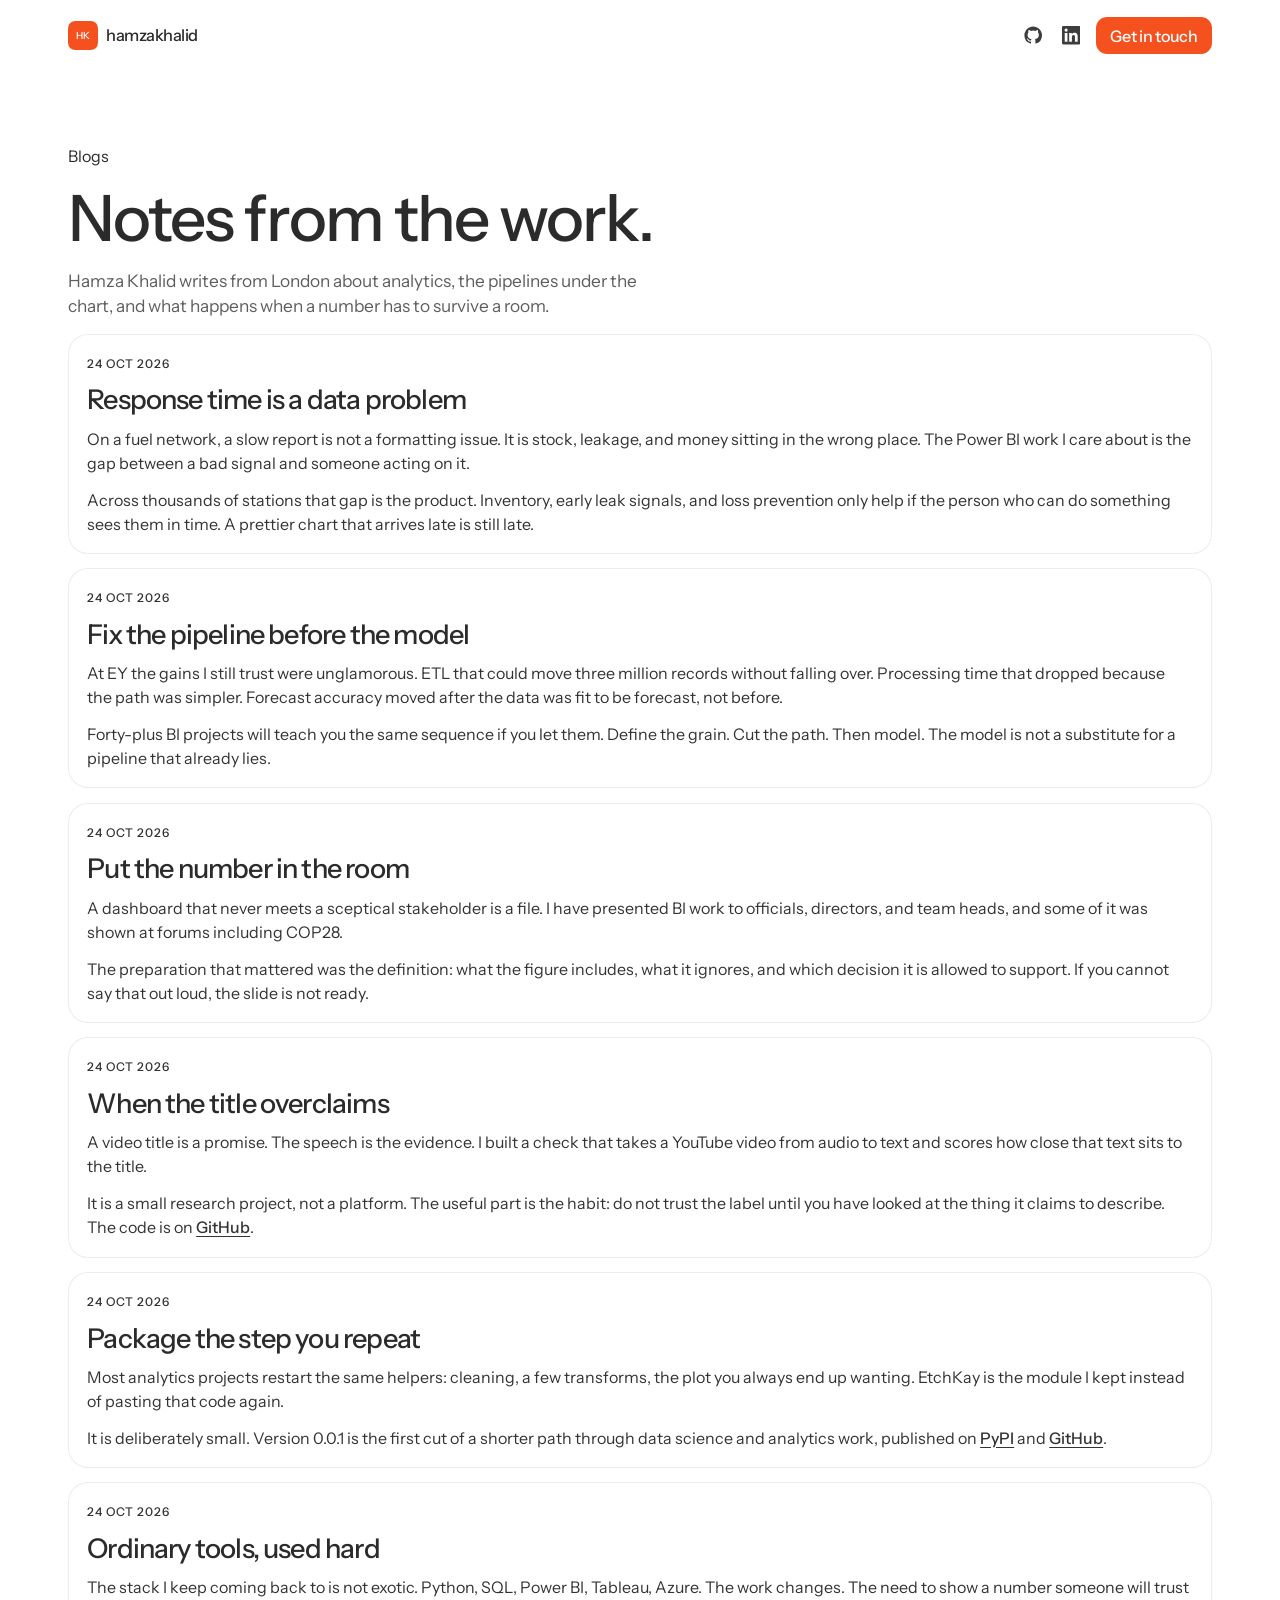
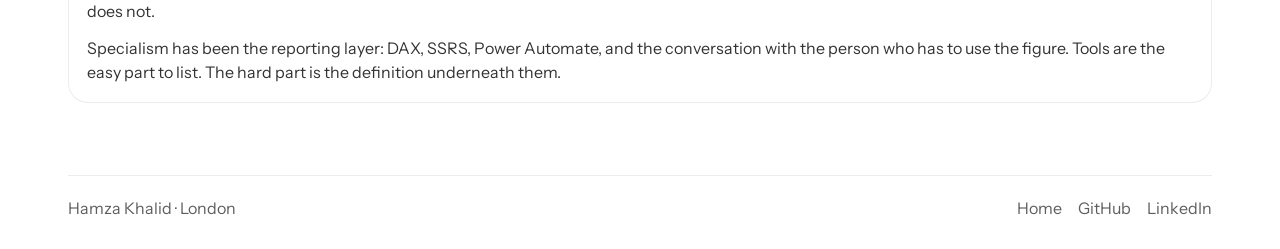
==== blogs.html @ e10ac751 "Rebuild the personal site around current work and interactive reading. Give the page a header, proje" ====
<!DOCTYPE html>
<html lang="en">
  <head>
    <meta charset="utf-8" />
    <meta name="viewport" content="width=device-width, initial-scale=1" />
    <title>Blogs · Hamza Khalid</title>
    <meta
      name="description"
      content="Notes from Hamza Khalid on analytics, pipelines, and the work behind a number someone can act on."
    />
    <link rel="canonical" href="https://hamzakhalid.me/blogs.html" />
    <link rel="icon" href="favicon.svg" type="image/svg+xml" />
    <link rel="preconnect" href="https://fonts.googleapis.com" />
    <link rel="preconnect" href="https://fonts.gstatic.com" crossorigin />
    <link
      href="https://fonts.googleapis.com/css2?family=Instrument+Sans:ital,wght@0,400..700;1,400..700&display=swap"
      rel="stylesheet"
    />
    <link rel="stylesheet" href="styles.css" />
  </head>
  <body class="google-sans-body">
    <header class="nav">
      <a class="brand" href="index.html">
        <span class="mark" aria-hidden="true">HK</span>
        hamzakhalid
      </a>
      <div class="nav-actions">
        <a class="nav-icon" href="https://github.com/hamza-khalidd" aria-label="GitHub">
          <svg viewBox="0 0 24 24" aria-hidden="true"><path fill="currentColor" d="M12 .5C5.65.5.5 5.65.5 12a11.5 11.5 0 0 0 7.86 10.92c.58.1.79-.25.79-.56v-2.17c-3.2.7-3.87-1.36-3.87-1.36-.53-1.34-1.28-1.7-1.28-1.7-1.05-.72.08-.7.08-.7 1.16.08 1.77 1.2 1.77 1.2 1.03 1.76 2.7 1.25 3.36.96.1-.75.4-1.25.73-1.54-2.55-.29-5.23-1.28-5.23-5.68 0-1.25.45-2.28 1.18-3.08-.12-.29-.51-1.46.11-3.04 0 0 .96-.31 3.15 1.17a10.9 10.9 0 0 1 5.74 0c2.19-1.48 3.15-1.17 3.15-1.17.62 1.58.23 2.75.11 3.04.74.8 1.18 1.83 1.18 3.08 0 4.41-2.69 5.39-5.25 5.67.41.36.78 1.06.78 2.14v3.17c0 .31.21.67.8.56A11.5 11.5 0 0 0 23.5 12C23.5 5.65 18.35.5 12 .5z"/></svg>
        </a>
        <a class="nav-icon" href="https://www.linkedin.com/in/hamzaakhalid/" aria-label="LinkedIn">
          <svg viewBox="0 0 24 24" aria-hidden="true"><path fill="currentColor" d="M20.45 20.45h-3.55v-5.57c0-1.33-.03-3.04-1.85-3.04-1.85 0-2.14 1.45-2.14 2.94v5.67H9.35V9h3.41v1.56h.05c.48-.9 1.64-1.85 3.37-1.85 3.6 0 4.27 2.37 4.27 5.46v6.28zM5.34 7.43a2.06 2.06 0 1 1 0-4.12 2.06 2.06 0 0 1 0 4.12zM7.12 20.45H3.56V9h3.56v11.45zM22.23 0H1.77C.79 0 0 .77 0 1.73v20.54C0 23.23.79 24 1.77 24h20.45C23.2 24 24 23.23 24 22.27V1.73C24 .77 23.2 0 22.23 0z"/></svg>
        </a>
        <a class="btn btn-orange" href="mailto:hamzakhalidd@outlook.com">Get in touch</a>
      </div>
    </header>

    <main class="blogs-page">
      <header class="blogs-intro">
        <p class="eyebrow">Blogs</p>
        <h1>Notes from the work.</h1>
        <p>
          Hamza Khalid writes from London about analytics, the pipelines under
          the chart, and what happens when a number has to survive a room.
        </p>
      </header>

      <article class="post" id="response-time">
        <p class="card-meta"><time datetime="2026-10-24">24 Oct 2026</time></p>
        <h2>Response time is a data problem</h2>
        <p>
          On a fuel network, a slow report is not a formatting issue. It is
          stock, leakage, and money sitting in the wrong place. The Power BI
          work I care about is the gap between a bad signal and someone acting
          on it.
        </p>
        <p>
          Across thousands of stations that gap is the product. Inventory,
          early leak signals, and loss prevention only help if the person who
          can do something sees them in time. A prettier chart that arrives
          late is still late.
        </p>
      </article>

      <article class="post" id="pipeline">
        <p class="card-meta"><time datetime="2026-10-24">24 Oct 2026</time></p>
        <h2>Fix the pipeline before the model</h2>
        <p>
          At EY the gains I still trust were unglamorous. ETL that could move
          three million records without falling over. Processing time that
          dropped because the path was simpler. Forecast accuracy moved after
          the data was fit to be forecast, not before.
        </p>
        <p>
          Forty-plus BI projects will teach you the same sequence if you let
          them. Define the grain. Cut the path. Then model. The model is not
          a substitute for a pipeline that already lies.
        </p>
      </article>

      <article class="post" id="in-the-room">
        <p class="card-meta"><time datetime="2026-10-24">24 Oct 2026</time></p>
        <h2>Put the number in the room</h2>
        <p>
          A dashboard that never meets a sceptical stakeholder is a file. I
          have presented BI work to officials, directors, and team heads, and
          some of it was shown at forums including COP28.
        </p>
        <p>
          The preparation that mattered was the definition: what the figure
          includes, what it ignores, and which decision it is allowed to
          support. If you cannot say that out loud, the slide is not ready.
        </p>
      </article>

      <article class="post" id="titles">
        <p class="card-meta"><time datetime="2026-10-24">24 Oct 2026</time></p>
        <h2>When the title overclaims</h2>
        <p>
          A video title is a promise. The speech is the evidence. I built a
          check that takes a YouTube video from audio to text and scores how
          close that text sits to the title.
        </p>
        <p>
          It is a small research project, not a platform. The useful part is
          the habit: do not trust the label until you have looked at the
          thing it claims to describe. The code is on
          <a href="https://github.com/hamza-khalidd/YouTube-video-speechtext-vs-title-Analysis">GitHub</a>.
        </p>
      </article>

      <article class="post" id="repeat">
        <p class="card-meta"><time datetime="2026-10-24">24 Oct 2026</time></p>
        <h2>Package the step you repeat</h2>
        <p>
          Most analytics projects restart the same helpers: cleaning, a few
          transforms, the plot you always end up wanting. EtchKay is the
          module I kept instead of pasting that code again.
        </p>
        <p>
          It is deliberately small. Version 0.0.1 is the first cut of a
          shorter path through data science and analytics work, published on
          <a href="https://pypi.org/project/etchkay/">PyPI</a>
          and
          <a href="https://github.com/hamza-khalidd/etchkay">GitHub</a>.
        </p>
      </article>

      <article class="post" id="tools">
        <p class="card-meta"><time datetime="2026-10-24">24 Oct 2026</time></p>
        <h2>Ordinary tools, used hard</h2>
        <p>
          The stack I keep coming back to is not exotic. Python, SQL, Power
          BI, Tableau, Azure. The work changes. The need to show a number
          someone will trust does not.
        </p>
        <p>
          Specialism has been the reporting layer: DAX, SSRS, Power Automate,
          and the conversation with the person who has to use the figure.
          Tools are the easy part to list. The hard part is the definition
          underneath them.
        </p>
      </article>
    </main>

    <footer class="footer">
      <p>Hamza Khalid · London</p>
      <p>
        <a href="index.html">Home</a>
        <a href="https://github.com/hamza-khalidd">GitHub</a>
        <a href="https://www.linkedin.com/in/hamzaakhalid/">LinkedIn</a>
      </p>
    </footer>
  </body>
</html>
---- styles.css ----
:root {
  --ink: #111111;
  --muted: #5e5e5e;
  --line: #ececec;
  --soft: #f5f5f5;
  --nav-h: 4.5rem;
  --gutter: 4.25rem;
}

* {
  box-sizing: border-box;
}

html {
  scroll-behavior: smooth;
  font-family: "Instrument Sans", sans-serif;
}

button,
input,
textarea,
select,
pre,
code {
  font-family: inherit;
}

.google-sans-body {
  font-family: "Instrument Sans", sans-serif;
  font-weight: 400;
  font-style: normal;
}

body {
  margin: 0;
  background: #fff;
  color: #2b2b2b;
  font-family: "Instrument Sans", sans-serif;
  font-style: normal;
  font-size: 16px;
  line-height: 1.5;
}

a {
  color: inherit;
  text-decoration: none;
}

.nav {
  position: sticky;
  top: 0;
  z-index: 20;
  height: var(--nav-h);
  display: flex;
  align-items: center;
  justify-content: space-between;
  padding: 0 var(--gutter);
  background: rgba(255, 255, 255, 0.92);
  backdrop-filter: blur(12px);
  border-bottom: 1px solid transparent;
}

.brand {
  display: inline-flex;
  align-items: center;
  gap: 0.55rem;
  justify-self: start;
  font-weight: 500;
  letter-spacing: -0.03em;
  font-size: 1.02rem;
}

.mark {
  width: 1.85rem;
  height: 1.85rem;
  display: grid;
  place-items: center;
  border-radius: 0.45rem;
  background: #f4511e;
  color: #fff;
  font-size: 0.62rem;
  font-weight: 500;
  letter-spacing: -0.03em;
}

.nav-links,
.nav-actions {
  display: flex;
  align-items: center;
  gap: 1.35rem;
}

.nav-links {
  font-size: 0.98rem;
  font-weight: 500;
  color: #3a3a3a;
}

.nav-actions {
  margin-left: auto;
  gap: 0.7rem;
}

.nav-icon {
  display: grid;
  place-items: center;
  width: 1.7rem;
  height: 1.7rem;
  color: #3d3d3d;
}

.nav-icon svg {
  width: 1.15rem;
  height: 1.15rem;
}

.nav-quiet {
  font-size: 0.95rem;
  font-weight: 500;
}

.nav a:hover,
.footer a:hover,
.card-links a:hover {
  opacity: 0.65;
}

.btn {
  display: inline-flex;
  align-items: center;
  justify-content: center;
  min-height: 2.4rem;
  padding: 0.4rem 0.95rem;
  border-radius: 999px;
  font-weight: 500;
  letter-spacing: -0.02em;
  white-space: nowrap;
}

.btn:hover {
  opacity: 1;
}

.btn-orange {
  background: #f4511e;
  color: #fff;
  border-radius: 0.7rem;
  min-height: 2.35rem;
  padding: 0.4rem 0.9rem;
  font-weight: 500;
}

.btn-orange:hover {
  background: #e04616;
}

.btn-black {
  background: #111;
  color: #fff;
}

.btn-black:hover {
  background: #2a2a2a;
}

.btn-outline {
  background: #fff;
  box-shadow: inset 0 0 0 1px #e4e4e4;
}

.btn-outline:hover {
  background: var(--soft);
}

.hero {
  padding: 6.5rem var(--gutter) 5.5rem;
  text-align: center;
  background: #fff;
}

.pill {
  display: inline-flex;
  align-items: center;
  gap: 0.4rem;
  padding: 0.28rem 0.7rem;
  border-radius: 999px;
  background: #f3f7f4;
  color: #1d6b45;
  font-size: 0.78rem;
  font-weight: 500;
  letter-spacing: 0.01em;
}

.hero h1 {
  max-width: none;
  margin: 0 auto;
  color: #2c2c2c;
  font-size: clamp(2.15rem, 3.5vw, 3.35rem);
  font-weight: 500;
  line-height: 1.12;
  letter-spacing: -0.04em;
}

.hero h1 span {
  display: block;
  white-space: nowrap;
}

.lede {
  max-width: 34rem;
  margin: 1.35rem auto 0;
  color: #5c5c5c;
  font-size: 1.02rem;
  line-height: 1.55;
}

.hero-social {
  display: flex;
  justify-content: center;
  align-items: center;
  gap: 1.15rem;
  margin-top: 1.7rem;
  color: #4a4a4a;
}

.hero-social a {
  display: grid;
  place-items: center;
  width: 1.6rem;
  height: 1.6rem;
}

.hero-social svg {
  width: 1.2rem;
  height: 1.2rem;
  fill: currentColor;
}

.hero-social .icon-line {
  fill: none;
  stroke: currentColor;
  stroke-width: 1.6;
  stroke-linecap: round;
  stroke-linejoin: round;
}

.hero-social a:hover {
  opacity: 0.6;
}

.composer {
  width: 100%;
  margin: 1.8rem auto 0;
  padding: 1rem 1rem 0.85rem;
  text-align: left;
  background: #fff;
  border-radius: 1.6rem;
  box-shadow: 0 18px 50px rgba(17, 17, 17, 0.1), inset 0 0 0 1px #f0f0f0;
}

.composer > p {
  margin: 0.15rem 0.35rem 0.85rem;
  color: #3a3a3a;
}

.composer-bar {
  display: flex;
  align-items: center;
  justify-content: space-between;
  gap: 0.75rem;
}

.chips {
  display: flex;
  flex-wrap: wrap;
  gap: 0.4rem;
  margin: 0;
  padding: 0;
  list-style: none;
}

.chips li {
  padding: 0.28rem 0.6rem;
  border-radius: 999px;
  background: var(--soft);
  color: #333;
  font-size: 0.8rem;
  font-weight: 500;
}

.stage {
  width: 100%;
  margin: 3.5rem auto 0;
  padding: 1.25rem;
  display: grid;
  grid-template-columns: repeat(3, minmax(0, 1fr));
  gap: 0.9rem;
  background: linear-gradient(#fafafa, #f3f3f3);
  border: 1px solid #f0f0f0;
  border-bottom: 0;
  border-radius: 1.8rem 1.8rem 0 0;
}

.stage article {
  padding: 1.25rem 1.2rem 1.15rem;
  text-align: left;
  background: #fff;
  border-radius: 1.2rem;
  box-shadow: 0 10px 30px rgba(17, 17, 17, 0.05);
}

.stage p,
.kicker,
.card-meta {
  margin: 0 0 0.45rem;
  color: var(--muted);
  font-size: 0.75rem;
  font-weight: 500;
  letter-spacing: 0.08em;
  text-transform: uppercase;
}

.stage h2,
.section h2,
.card h3,
.note-card h3,
.post h2,
.blogs-intro h1 {
  margin: 0;
  letter-spacing: -0.04em;
  line-height: 1.08;
}

.stage h2 {
  font-size: 1.35rem;
}

.stage strong {
  display: block;
  margin-top: 1.1rem;
  font-size: 1.8rem;
  letter-spacing: -0.04em;
}

.stage span {
  color: var(--muted);
  font-size: 0.92rem;
}

.section {
  width: calc(100% - (var(--gutter) * 2));
  margin: 0 auto;
  padding: 4.5rem 0;
}

.section-head {
  max-width: 36rem;
  margin-bottom: 1.6rem;
}

.section h2 {
  font-size: clamp(2.1rem, 4vw, 3.1rem);
  font-weight: 500;
  letter-spacing: -0.03em;
}

.cards {
  display: grid;
  grid-template-columns: repeat(3, minmax(0, 1fr));
  gap: 0.9rem;
}

.card,
.note-card,
.post {
  padding: 1.3rem 1.2rem 1.15rem;
  background: #fff;
  border-radius: 1.25rem;
  box-shadow: inset 0 0 0 1px var(--line);
}

.card h3,
.note-card h3 {
  margin-bottom: 0.55rem;
  font-size: 1.35rem;
}

.card p,
.note-card p:last-child,
.post p {
  margin: 0;
  color: #333;
}

.card .card-links {
  display: flex;
  gap: 0.55rem;
  margin-top: 1.15rem;
}

.card-links a {
  padding: 0.35rem 0.7rem;
  border-radius: 999px;
  background: var(--soft);
  font-size: 0.85rem;
  font-weight: 500;
}

.card-links a:hover {
  background: #111;
  color: #fff;
  opacity: 1;
}

.section-notes {
  padding-top: 0.5rem;
}

.worth-grid {
  display: grid;
  grid-template-columns: minmax(16rem, 0.86fr) minmax(0, 1.14fr);
  gap: 2.4rem;
  align-items: stretch;
}

.worth-list h2 {
  margin-bottom: 1.2rem;
}

.worth-items {
  display: flex;
  flex-direction: column;
  gap: 0.35rem;
  border-right: 1px solid #ececec;
  padding-right: 1.6rem;
}

.worth-item {
  display: block;
  width: 100%;
  padding: 0.85rem 0.95rem;
  text-align: left;
  color: inherit;
  font: inherit;
  background: transparent;
  border: 1px solid transparent;
  border-radius: 1rem;
  cursor: pointer;
  transition: background 0.4s ease, border-color 0.4s ease, box-shadow 0.4s ease;
}

.worth-item strong {
  display: block;
  font-size: 1.2rem;
  font-weight: 500;
  letter-spacing: -0.03em;
}

.worth-item span {
  display: block;
  margin-top: 0.35rem;
  color: #6a6a6a;
  font-size: 0.95rem;
  line-height: 1.45;
}

.worth-item[aria-selected="true"] {
  background: #fff;
  border-color: #e7e7e7;
  box-shadow: 0 10px 28px rgba(17, 17, 17, 0.05);
}

.worth-stage {
  display: flex;
  flex-direction: column;
  justify-content: center;
  align-items: center;
  align-self: center;
  height: auto;
  margin: 5.6rem 2.75rem 1.75rem 0;
  padding: 5.4rem 1.15rem 1.15rem;
  border-radius: 1.6rem;
  background: #fff;
}

.motion-card {
  display: grid;
  grid-template-columns: minmax(0, 1fr) auto;
  gap: 0.75rem;
  align-items: center;
  justify-content: center;
  width: 100%;
  margin: 0;
  padding: 0.4rem 0.2rem 0.2rem;
  border: 0;
  background: transparent;
}

.motion-orbit {
  position: relative;
  justify-self: center;
  align-self: center;
  width: min(100%, 280px);
  height: 280px;
}

.orbit-ring {
  position: absolute;
  inset: 46px;
  border: 1px solid #e4e4e4;
  border-radius: 50%;
}

.orbit-dot {
  position: absolute;
  z-index: 2;
  left: 50%;
  top: 50%;
  width: 12px;
  height: 12px;
  border-radius: 50%;
  background: #f4511e;
  transform: translate(-50%, -50%) rotate(-90deg) translateX(104px);
  transition: transform 0.7s ease;
}

.orbit-label {
  position: absolute;
  z-index: 1;
  padding: 0.45rem 0.75rem;
  border: 1px solid #e6e6e6;
  border-radius: 0.7rem;
  background: #fff;
  color: #333;
  font: inherit;
  font-size: 0.86rem;
  font-weight: 500;
  cursor: pointer;
}

.orbit-label.is-hot {
  border-color: #111;
  background: #111;
  color: #fff;
}

.pos-0 { top: 8px; left: 50%; transform: translateX(-50%); }
.pos-1 { top: 50%; right: 0; transform: translateY(-50%); }
.pos-2 { bottom: 8px; left: 50%; transform: translateX(-50%); }
.pos-3 { top: 50%; left: 0; transform: translateY(-50%); }

.motion-side {
  display: grid;
  justify-items: center;
  gap: 0.85rem;
}

.dial {
  display: grid;
  place-items: center;
  width: 9.5rem;
  height: 9.5rem;
  border: 10px solid #f1f1f1;
  border-radius: 50%;
  text-align: center;
}

.dial strong {
  font-size: 2rem;
  font-weight: 500;
  letter-spacing: -0.04em;
  line-height: 1;
}

.dial span {
  color: #8a8a8a;
  font-size: 0.82rem;
}

.meter {
  width: min(100%, 14rem);
}

.meter span {
  display: block;
  margin-bottom: 0.28rem;
  font-size: 0.82rem;
}

.track {
  position: relative;
  display: block;
  height: 0.45rem;
  border-radius: 999px;
  background: #f1f1f1;
  overflow: hidden;
}

.track i {
  display: block;
  height: 100%;
  width: 20%;
  border-radius: inherit;
  background: #b9b9b9;
  transition: width 0.7s ease;
}

.track-soft {
  overflow: visible;
  background: #f4f4f4;
}

.track-soft i {
  background: #ececec;
}

.meter-dot {
  position: absolute;
  left: 0;
  top: 50%;
  width: 0.55rem;
  height: 0.55rem;
  border-radius: 50%;
  background: #f4511e;
  transform: translate(-20%, -50%);
}

.motion-caption {
  margin: 0.9rem 0 0;
  color: #8d8d8d;
  font-size: 0.95rem;
  text-align: center;
  transition: opacity 0.35s ease;
}

.diagram[hidden] {
  display: none;
}

.diagram-label {
  margin: 0 0 1rem;
  color: #3d5f8a;
  font-size: 0.75rem;
  font-weight: 500;
  letter-spacing: 0.1em;
  text-transform: uppercase;
}

.diagram-note {
  margin: 0.9rem 0 0;
  color: #31465f;
  font-size: 0.95rem;
}

.diagram-btn {
  margin-top: 1rem;
  padding: 0.45rem 0.8rem;
  border: 0;
  border-radius: 999px;
  background: #111;
  color: #fff;
  font: inherit;
  font-weight: 500;
  cursor: pointer;
}

.loop {
  display: grid;
  grid-template-columns: 1fr 1fr;
  gap: 0.7rem;
}

.loop-node,
.orch-boss,
.worker,
.sql-q,
.sql-code,
.sql-table,
.llm-sentence,
.llm-preds button {
  border-radius: 0.9rem;
  background: #fff;
}

.loop-node {
  min-height: 4.4rem;
  border: 1px solid #d7e3f2;
  font: inherit;
  font-weight: 500;
  cursor: pointer;
}

.loop-node.is-hot {
  border-color: #f4511e;
  box-shadow: 0 0 0 3px rgba(244, 81, 30, 0.15);
}

.orch {
  display: grid;
  gap: 0.8rem;
}

.orch-boss,
.worker {
  padding: 0.9rem 1rem;
  border: 1px solid #d7e3f2;
  text-align: center;
  font-weight: 500;
}

.orch-boss.is-hot,
.worker.is-hot {
  border-color: #f4511e;
}

.orch-row {
  display: grid;
  grid-template-columns: repeat(3, 1fr);
  gap: 0.6rem;
}

.sql {
  display: grid;
  gap: 0.65rem;
}

.sql-q,
.sql-code,
.llm-sentence {
  margin: 0;
  padding: 0.85rem 1rem;
}

.sql-code {
  overflow: auto;
  font-family: "Instrument Sans", sans-serif;
  font-size: 0.82rem;
  line-height: 1.45;
}

.sql-table {
  width: 100%;
  border-collapse: collapse;
  overflow: hidden;
  font-size: 0.92rem;
}

.sql-table th,
.sql-table td {
  padding: 0.55rem 0.8rem;
  text-align: left;
}

.sql-table th {
  color: #5c5c5c;
  font-size: 0.75rem;
  letter-spacing: 0.06em;
  text-transform: uppercase;
}

.sql > :not(.is-shown) {
  display: none;
}

.sql > .sql-q {
  display: block;
}

.llm-preds {
  display: flex;
  flex-wrap: wrap;
  gap: 0.45rem;
  margin-top: 0.7rem;
}

.llm-preds button {
  padding: 0.45rem 0.7rem;
  border: 1px solid #d7e3f2;
  font: inherit;
  cursor: pointer;
}

.notes-scroller {
  display: flex;
  gap: 0.9rem;
  overflow-x: auto;
  scroll-snap-type: x mandatory;
  padding: 0.2rem 0 1rem;
  scrollbar-color: #ddd transparent;
}

.note-card,
.more-card {
  flex: 0 0 20rem;
  scroll-snap-align: start;
  min-height: 13.5rem;
}

.note-card {
  display: flex;
  flex-direction: column;
  color: inherit;
}

.note-card p:last-child {
  margin-top: auto;
}

.more-card {
  display: flex;
  flex-direction: column;
  justify-content: flex-end;
  gap: 0.2rem;
  padding: 1.3rem 1.2rem;
  border-radius: 1.25rem;
  background: #111;
  color: #fff;
}

.more-card span {
  color: #cfcfcf;
  font-size: 0.85rem;
  font-weight: 500;
}

.more-card strong {
  font-size: 2.3rem;
  letter-spacing: -0.05em;
}

.more-card:hover {
  background: #2a2a2a;
}

.blogs-page {
  width: calc(100% - (var(--gutter) * 2));
  margin: 0 auto;
  padding: 3.5rem 0 4.5rem;
}

.blogs-intro h1 {
  font-size: clamp(2.6rem, 6vw, 4rem);
  font-weight: 500;
  letter-spacing: -0.03em;
}

.blogs-intro p:last-child {
  max-width: 38rem;
  margin: 0.9rem 0 0;
  color: var(--muted);
  font-size: 1.08rem;
}

.post {
  margin-top: 0.9rem;
  scroll-margin-top: calc(var(--nav-h) + 1rem);
}

.post h2 {
  margin-bottom: 0.75rem;
  font-size: 1.7rem;
  font-weight: 500;
  letter-spacing: -0.03em;
}

.post p {
  margin-bottom: 0.8rem;
}

.post p:last-child {
  margin-bottom: 0;
}

.post a {
  font-weight: 500;
  text-decoration: underline;
  text-underline-offset: 0.16em;
}

.field {
  position: relative;
  width: calc(100% - (var(--gutter) * 2));
  height: 26rem;
  margin: 0.5rem auto 1.5rem;
  overflow: hidden;
  border-radius: 1.8rem;
  background: #1c1c1c;
  touch-action: none;
}

.field canvas {
  position: absolute;
  top: 0;
  right: 0;
  left: 0;
  width: 100%;
  height: calc(100% - 4.6rem);
}

.footer {
  display: flex;
  justify-content: space-between;
  gap: 1rem;
  width: calc(100% - (var(--gutter) * 2));
  margin: 0 auto;
  padding: 1.3rem 0 1.8rem;
  border-top: 1px solid var(--line);
  color: var(--muted);
}

.field .footer {
  position: absolute;
  right: 0;
  bottom: 0;
  left: 0;
  z-index: 1;
  width: auto;
  display: grid;
  grid-template-columns: 1fr auto 1fr;
  align-items: center;
  gap: 1rem;
  margin: 0;
  padding: 1.15rem 1.6rem 1.3rem;
  border-top: 0;
  background: #1c1c1c;
  color: #d5d5d5;
  font-size: 0.84rem;
}

.footer-links,
.footer-social {
  display: flex;
  align-items: center;
  gap: 0.35rem;
}

.footer-links a + a::before {
  content: "·";
  margin-right: 0.35rem;
  color: #8d8d8d;
}

.footer-social {
  justify-content: center;
  gap: 1.15rem;
  color: #c8c8c8;
}

.footer-social a {
  display: grid;
  place-items: center;
  width: 1.45rem;
  height: 1.45rem;
}

.footer-social svg {
  width: 1.28rem;
  height: 1.28rem;
  fill: currentColor;
}

.footer-social .icon-line {
  fill: none;
  stroke: currentColor;
  stroke-width: 1.6;
  stroke-linecap: round;
  stroke-linejoin: round;
}

.field .footer-copy,
.field .footer-place {
  margin: 0;
  color: #a3a3a3;
  font-size: 0.8rem;
  font-weight: 400;
  letter-spacing: 0.01em;
  line-height: 1;
}

.field .footer-copy {
  justify-self: start;
  padding-left: 0.35rem;
}

.field .footer-place {
  justify-self: end;
  padding-right: 0.35rem;
}

.footer p {
  display: flex;
  gap: 1rem;
  margin: 0;
}

#work,
#projects,
#reading,
#details {
  scroll-margin-top: calc(var(--nav-h) + 0.75rem);
}

@media (max-width: 900px) {
  .nav-quiet {
    display: none;
  }

  .stage,
  .cards,
  .worth-grid,
  .orch-row {
    grid-template-columns: 1fr;
  }

  .worth-items {
    border-right: 0;
    padding-right: 0;
  }

  .motion-card {
    grid-template-columns: 1fr;
  }

  .hero h1 {
    max-width: none;
    font-size: 1.7rem;
  }

  .hero h1 span {
    white-space: normal;
  }
}

@media (max-width: 640px) {
  .nav {
    padding: 0 var(--gutter);
  }

  .btn-outline {
    display: none;
  }

  .composer-bar,
  .blogs-page + .footer {
    flex-direction: column;
    align-items: flex-start;
  }

  .field .footer {
    grid-template-columns: 1fr;
    justify-items: center;
    text-align: center;
  }

  .field .footer-copy,
  .field .footer-place {
    justify-self: center;
    padding-right: 0;
    padding-left: 0;
  }

  .composer-bar .btn {
    width: 100%;
  }

  .section,
  .footer,
  .field,
  .blogs-page {
    width: calc(100% - (var(--gutter) * 2));
  }

  .field {
    height: 22rem;
  }

  .note-card,
  .more-card {
    flex-basis: min(20rem, 82vw);
  }
}
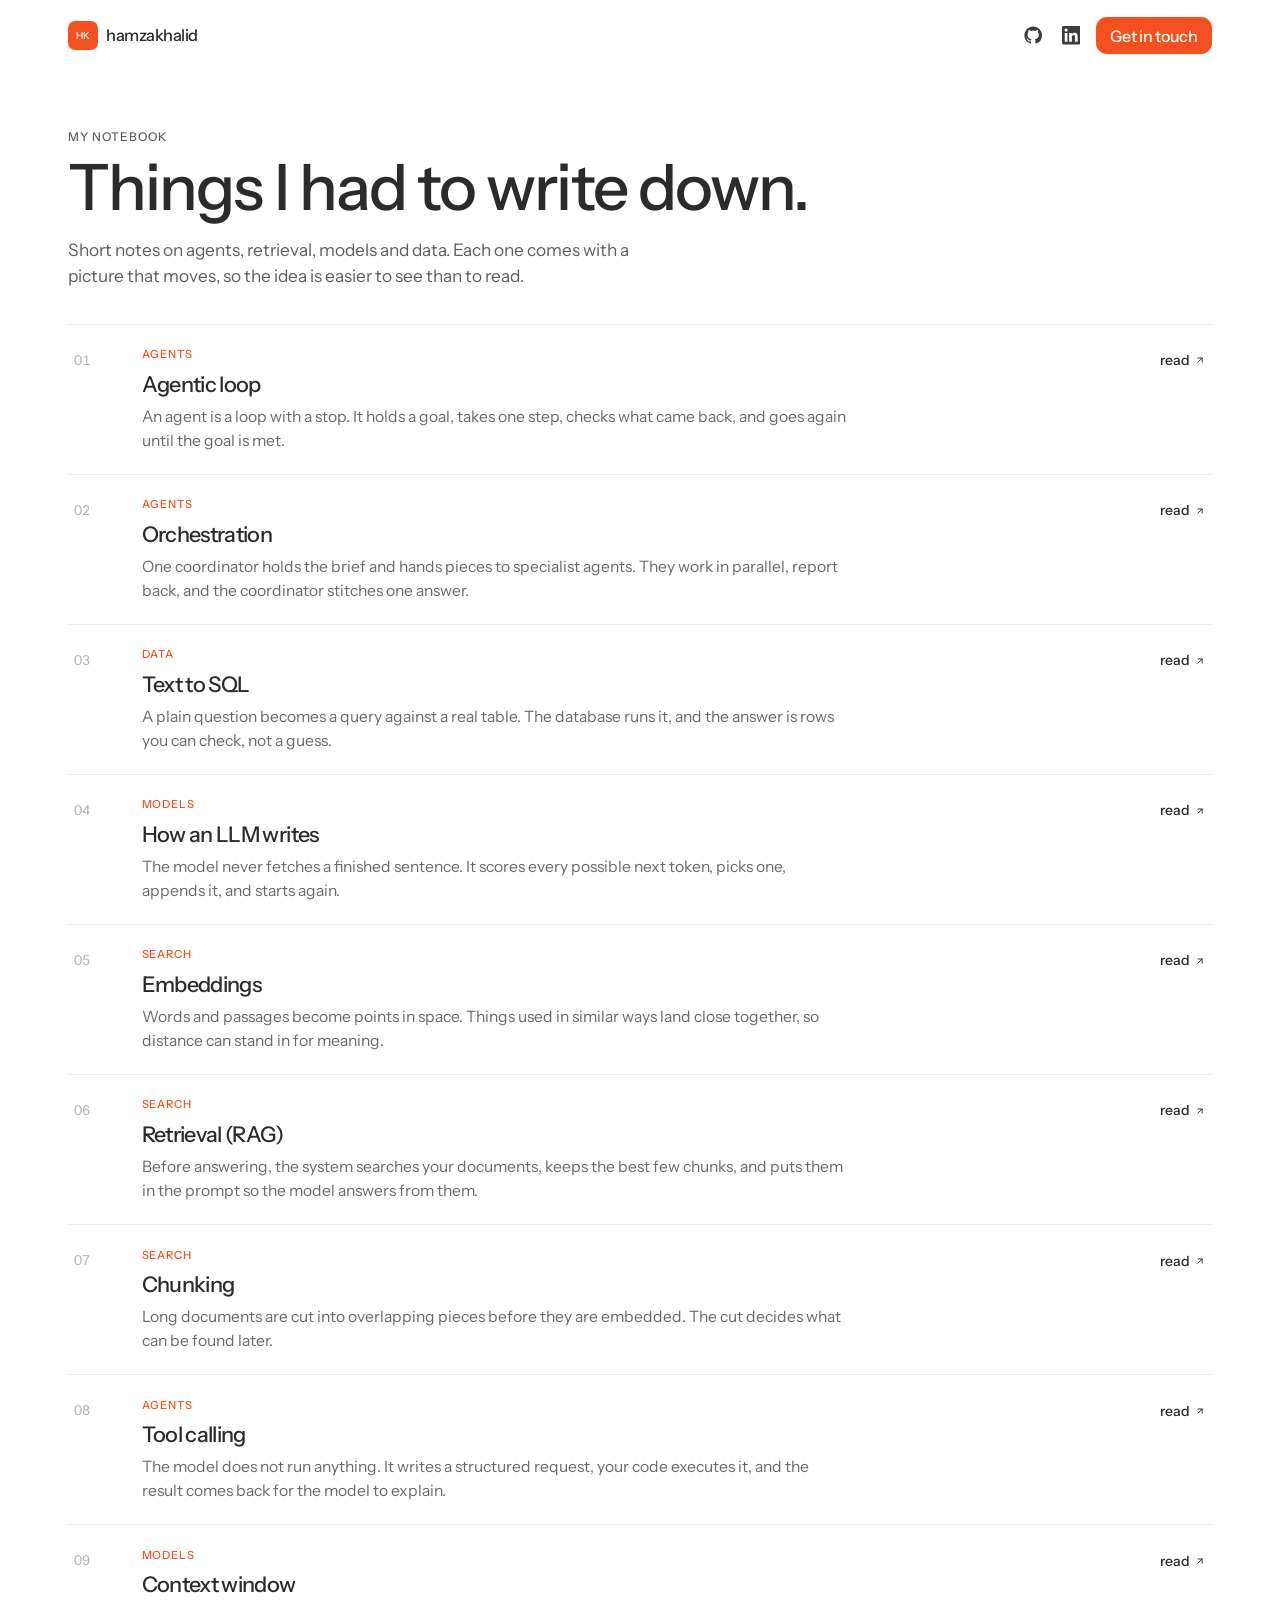
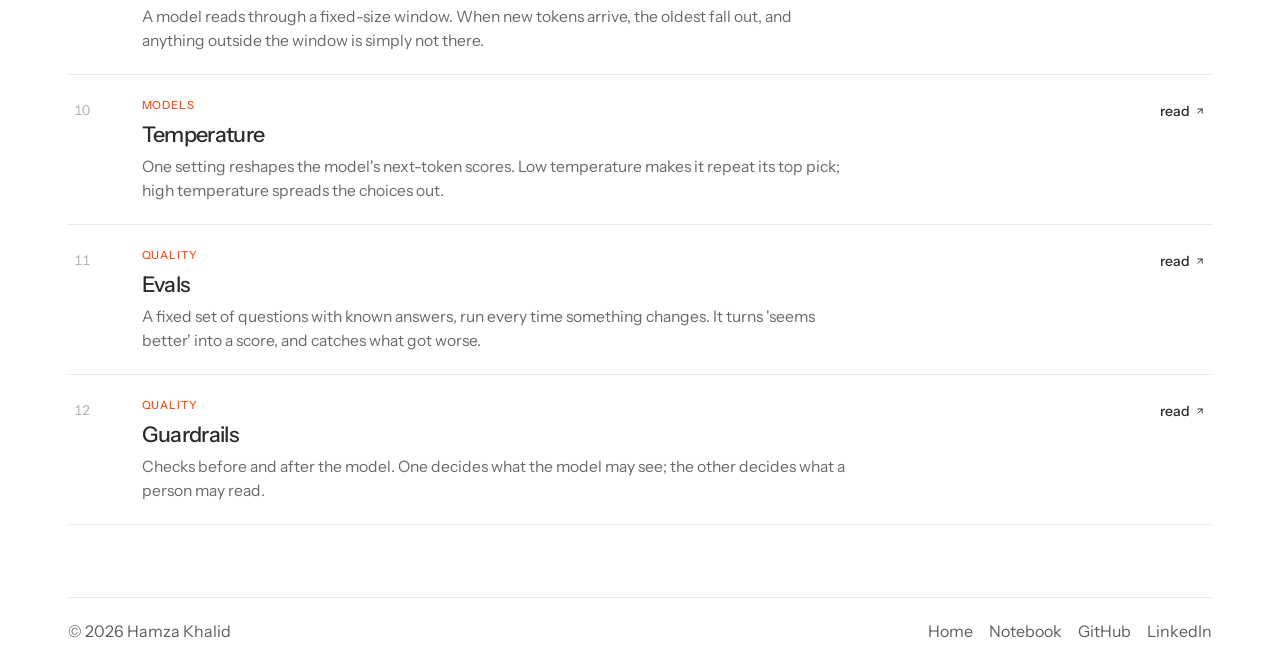
==== commit f7f6f841: "Turn the reading section into a notebook with explainer pages. Each topic now has its own page and a" ====
--- a/blogs.html
+++ b/blogs.html
@@ -3,153 +3,14 @@
   <head>
     <meta charset="utf-8" />
     <meta name="viewport" content="width=device-width, initial-scale=1" />
-    <title>Blogs · Hamza Khalid</title>
-    <meta
-      name="description"
-      content="Notes from Hamza Khalid on analytics, pipelines, and the work behind a number someone can act on."
-    />
-    <link rel="canonical" href="https://hamzakhalid.me/blogs.html" />
-    <link rel="icon" href="favicon.svg" type="image/svg+xml" />
-    <link rel="preconnect" href="https://fonts.googleapis.com" />
-    <link rel="preconnect" href="https://fonts.gstatic.com" crossorigin />
-    <link
-      href="https://fonts.googleapis.com/css2?family=Instrument+Sans:ital,wght@0,400..700;1,400..700&display=swap"
-      rel="stylesheet"
-    />
-    <link rel="stylesheet" href="styles.css" />
+    <title>My notebook · Hamza Khalid</title>
+    <link rel="canonical" href="https://hamzakhalid.me/notebook.html" />
+    <meta http-equiv="refresh" content="0; url=notebook.html" />
+    <script>
+      location.replace("notebook.html" + location.hash);
+    </script>
   </head>
-  <body class="google-sans-body">
-    <header class="nav">
-      <a class="brand" href="index.html">
-        <span class="mark" aria-hidden="true">HK</span>
-        hamzakhalid
-      </a>
-      <div class="nav-actions">
-        <a class="nav-icon" href="https://github.com/hamza-khalidd" aria-label="GitHub">
-          <svg viewBox="0 0 24 24" aria-hidden="true"><path fill="currentColor" d="M12 .5C5.65.5.5 5.65.5 12a11.5 11.5 0 0 0 7.86 10.92c.58.1.79-.25.79-.56v-2.17c-3.2.7-3.87-1.36-3.87-1.36-.53-1.34-1.28-1.7-1.28-1.7-1.05-.72.08-.7.08-.7 1.16.08 1.77 1.2 1.77 1.2 1.03 1.76 2.7 1.25 3.36.96.1-.75.4-1.25.73-1.54-2.55-.29-5.23-1.28-5.23-5.68 0-1.25.45-2.28 1.18-3.08-.12-.29-.51-1.46.11-3.04 0 0 .96-.31 3.15 1.17a10.9 10.9 0 0 1 5.74 0c2.19-1.48 3.15-1.17 3.15-1.17.62 1.58.23 2.75.11 3.04.74.8 1.18 1.83 1.18 3.08 0 4.41-2.69 5.39-5.25 5.67.41.36.78 1.06.78 2.14v3.17c0 .31.21.67.8.56A11.5 11.5 0 0 0 23.5 12C23.5 5.65 18.35.5 12 .5z"/></svg>
-        </a>
-        <a class="nav-icon" href="https://www.linkedin.com/in/hamzaakhalid/" aria-label="LinkedIn">
-          <svg viewBox="0 0 24 24" aria-hidden="true"><path fill="currentColor" d="M20.45 20.45h-3.55v-5.57c0-1.33-.03-3.04-1.85-3.04-1.85 0-2.14 1.45-2.14 2.94v5.67H9.35V9h3.41v1.56h.05c.48-.9 1.64-1.85 3.37-1.85 3.6 0 4.27 2.37 4.27 5.46v6.28zM5.34 7.43a2.06 2.06 0 1 1 0-4.12 2.06 2.06 0 0 1 0 4.12zM7.12 20.45H3.56V9h3.56v11.45zM22.23 0H1.77C.79 0 0 .77 0 1.73v20.54C0 23.23.79 24 1.77 24h20.45C23.2 24 24 23.23 24 22.27V1.73C24 .77 23.2 0 22.23 0z"/></svg>
-        </a>
-        <a class="btn btn-orange" href="mailto:hamzakhalidd@outlook.com">Get in touch</a>
-      </div>
-    </header>
-
-    <main class="blogs-page">
-      <header class="blogs-intro">
-        <p class="eyebrow">Blogs</p>
-        <h1>Notes from the work.</h1>
-        <p>
-          Hamza Khalid writes from London about analytics, the pipelines under
-          the chart, and what happens when a number has to survive a room.
-        </p>
-      </header>
-
-      <article class="post" id="response-time">
-        <p class="card-meta"><time datetime="2026-10-24">24 Oct 2026</time></p>
-        <h2>Response time is a data problem</h2>
-        <p>
-          On a fuel network, a slow report is not a formatting issue. It is
-          stock, leakage, and money sitting in the wrong place. The Power BI
-          work I care about is the gap between a bad signal and someone acting
-          on it.
-        </p>
-        <p>
-          Across thousands of stations that gap is the product. Inventory,
-          early leak signals, and loss prevention only help if the person who
-          can do something sees them in time. A prettier chart that arrives
-          late is still late.
-        </p>
-      </article>
-
-      <article class="post" id="pipeline">
-        <p class="card-meta"><time datetime="2026-10-24">24 Oct 2026</time></p>
-        <h2>Fix the pipeline before the model</h2>
-        <p>
-          At EY the gains I still trust were unglamorous. ETL that could move
-          three million records without falling over. Processing time that
-          dropped because the path was simpler. Forecast accuracy moved after
-          the data was fit to be forecast, not before.
-        </p>
-        <p>
-          Forty-plus BI projects will teach you the same sequence if you let
-          them. Define the grain. Cut the path. Then model. The model is not
-          a substitute for a pipeline that already lies.
-        </p>
-      </article>
-
-      <article class="post" id="in-the-room">
-        <p class="card-meta"><time datetime="2026-10-24">24 Oct 2026</time></p>
-        <h2>Put the number in the room</h2>
-        <p>
-          A dashboard that never meets a sceptical stakeholder is a file. I
-          have presented BI work to officials, directors, and team heads, and
-          some of it was shown at forums including COP28.
-        </p>
-        <p>
-          The preparation that mattered was the definition: what the figure
-          includes, what it ignores, and which decision it is allowed to
-          support. If you cannot say that out loud, the slide is not ready.
-        </p>
-      </article>
-
-      <article class="post" id="titles">
-        <p class="card-meta"><time datetime="2026-10-24">24 Oct 2026</time></p>
-        <h2>When the title overclaims</h2>
-        <p>
-          A video title is a promise. The speech is the evidence. I built a
-          check that takes a YouTube video from audio to text and scores how
-          close that text sits to the title.
-        </p>
-        <p>
-          It is a small research project, not a platform. The useful part is
-          the habit: do not trust the label until you have looked at the
-          thing it claims to describe. The code is on
-          <a href="https://github.com/hamza-khalidd/YouTube-video-speechtext-vs-title-Analysis">GitHub</a>.
-        </p>
-      </article>
-
-      <article class="post" id="repeat">
-        <p class="card-meta"><time datetime="2026-10-24">24 Oct 2026</time></p>
-        <h2>Package the step you repeat</h2>
-        <p>
-          Most analytics projects restart the same helpers: cleaning, a few
-          transforms, the plot you always end up wanting. EtchKay is the
-          module I kept instead of pasting that code again.
-        </p>
-        <p>
-          It is deliberately small. Version 0.0.1 is the first cut of a
-          shorter path through data science and analytics work, published on
-          <a href="https://pypi.org/project/etchkay/">PyPI</a>
-          and
-          <a href="https://github.com/hamza-khalidd/etchkay">GitHub</a>.
-        </p>
-      </article>
-
-      <article class="post" id="tools">
-        <p class="card-meta"><time datetime="2026-10-24">24 Oct 2026</time></p>
-        <h2>Ordinary tools, used hard</h2>
-        <p>
-          The stack I keep coming back to is not exotic. Python, SQL, Power
-          BI, Tableau, Azure. The work changes. The need to show a number
-          someone will trust does not.
-        </p>
-        <p>
-          Specialism has been the reporting layer: DAX, SSRS, Power Automate,
-          and the conversation with the person who has to use the figure.
-          Tools are the easy part to list. The hard part is the definition
-          underneath them.
-        </p>
-      </article>
-    </main>
-
-    <footer class="footer">
-      <p>Hamza Khalid · London</p>
-      <p>
-        <a href="index.html">Home</a>
-        <a href="https://github.com/hamza-khalidd">GitHub</a>
-        <a href="https://www.linkedin.com/in/hamzaakhalid/">LinkedIn</a>
-      </p>
-    </footer>
+  <body>
+    <p><a href="notebook.html">My notebook</a></p>
   </body>
 </html>
